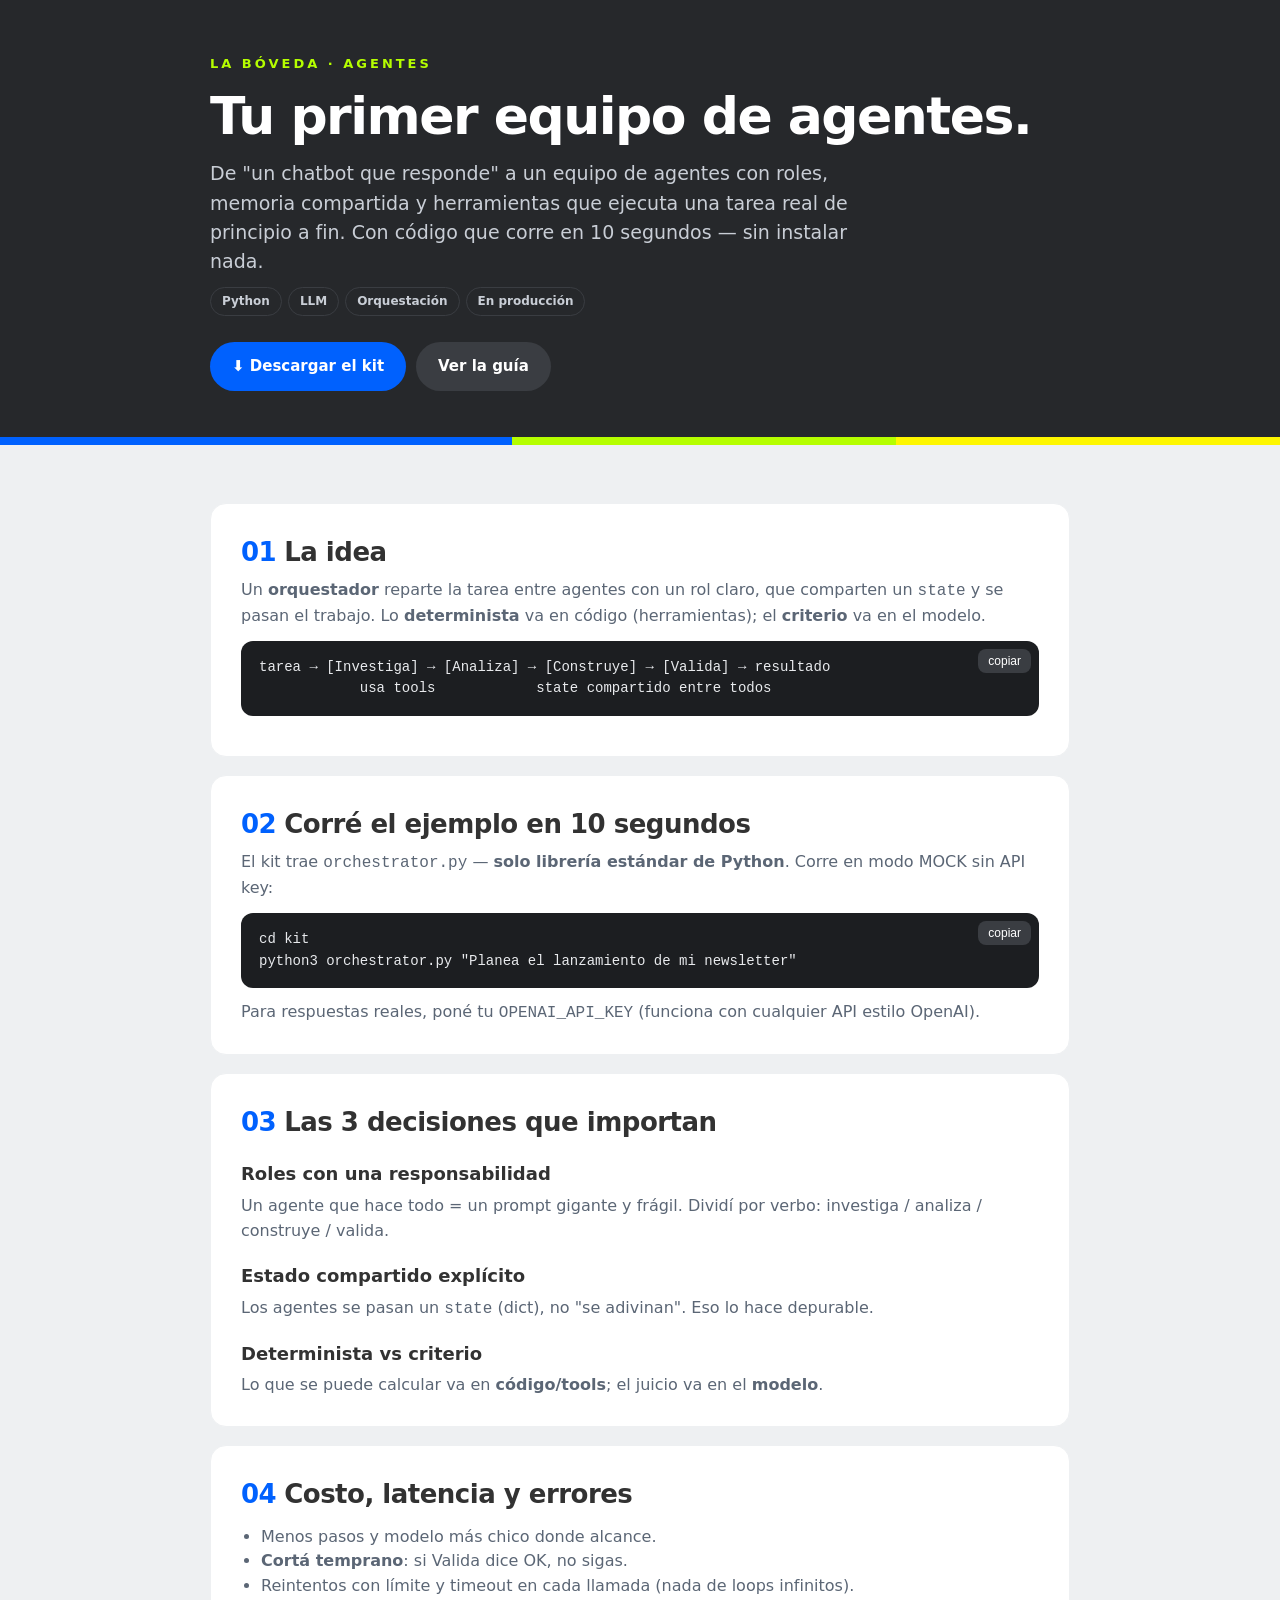
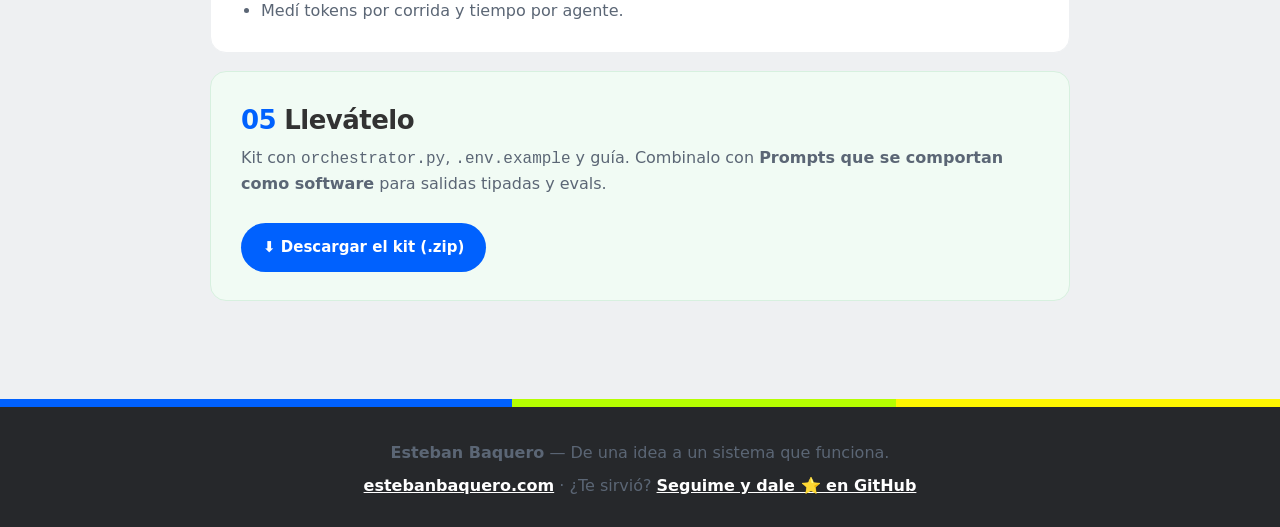
==== 02-equipo-de-agentes/landing.html @ 1f2b7218 "Boveda: reframe (guias para hacer/experimentar, sin rotulo 'no validado'; 3 estados, todos En produc" ====
<!doctype html>
<html lang="es">
<head>
<meta charset="utf-8">
<meta name="viewport" content="width=device-width, initial-scale=1">
<title>Tu primer equipo de agentes · La Bóveda · Esteban Baquero</title>
<meta name="description" content="De prompts sueltos a un equipo de agentes con roles, estado compartido y herramientas que ejecuta una tarea de principio a fin. Guía + código ejecutable.">
<meta name="robots" content="index,follow">
<meta property="og:type" content="article">
<meta property="og:title" content="Tu primer equipo de agentes — La Bóveda de Esteban Baquero">
<meta property="og:description" content="Orquesta varios agentes de IA que trabajan juntos. Guía + código que corre sin instalar nada.">
<meta property="og:url" content="https://estebanbaquero.com/boveda/equipo-de-agentes.html">
<link rel="stylesheet" href="../assets/boveda.css">
</head>
<body>
<header class="hero">
  <div class="wrap">
    <div class="kick">La Bóveda · Agentes</div>
    <h1>Tu primer equipo de agentes.</h1>
    <p class="lead">De "un chatbot que responde" a un equipo de agentes con roles, memoria compartida y herramientas que ejecuta una tarea real de principio a fin. Con código que corre en 10 segundos — sin instalar nada.</p>
    <div><span class="tag">Python</span><span class="tag">LLM</span><span class="tag">Orquestación</span><span class="tag">En producción</span></div>
    <div class="cta">
      <a class="btn p" href="esteban-baquero-playbook-agentes-v1.0.zip" download>⬇ Descargar el kit</a>
      <a class="btn g" href="README.md">Ver la guía</a>
    </div>
  </div>
</header>
<div class="bar"></div>
<main>
  <section>
    <h2><span class="n">01</span>La idea</h2>
    <p>Un <b>orquestador</b> reparte la tarea entre agentes con un rol claro, que comparten un <code>state</code> y se pasan el trabajo. Lo <b>determinista</b> va en código (herramientas); el <b>criterio</b> va en el modelo.</p>
    <pre><button class="copy">copiar</button><code>tarea → [Investiga] → [Analiza] → [Construye] → [Valida] → resultado
            usa tools            state compartido entre todos</code></pre>
  </section>
  <section>
    <h2><span class="n">02</span>Corré el ejemplo en 10 segundos</h2>
    <p>El kit trae <code>orchestrator.py</code> — <b>solo librería estándar de Python</b>. Corre en modo MOCK sin API key:</p>
    <pre><button class="copy">copiar</button><code>cd kit
python3 orchestrator.py "Planea el lanzamiento de mi newsletter"</code></pre>
    <p>Para respuestas reales, poné tu <code>OPENAI_API_KEY</code> (funciona con cualquier API estilo OpenAI).</p>
  </section>
  <section>
    <h2><span class="n">03</span>Las 3 decisiones que importan</h2>
    <h3>Roles con una responsabilidad</h3>
    <p>Un agente que hace todo = un prompt gigante y frágil. Dividí por verbo: investiga / analiza / construye / valida.</p>
    <h3>Estado compartido explícito</h3>
    <p>Los agentes se pasan un <code>state</code> (dict), no "se adivinan". Eso lo hace depurable.</p>
    <h3>Determinista vs criterio</h3>
    <p>Lo que se puede calcular va en <b>código/tools</b>; el juicio va en el <b>modelo</b>.</p>
  </section>
  <section>
    <h2><span class="n">04</span>Costo, latencia y errores</h2>
    <ul>
      <li>Menos pasos y modelo más chico donde alcance.</li>
      <li><b>Cortá temprano</b>: si Valida dice OK, no sigas.</li>
      <li>Reintentos con límite y timeout en cada llamada (nada de loops infinitos).</li>
      <li>Medí tokens por corrida y tiempo por agente.</li>
    </ul>
  </section>
  <section class="ok" style="border-radius:16px;border:1px solid #d7f0df">
    <h2><span class="n">05</span>Llevátelo</h2>
    <p>Kit con <code>orchestrator.py</code>, <code>.env.example</code> y guía. Combinalo con <b>Prompts que se comportan como software</b> para salidas tipadas y evals.</p>
    <div class="cta"><a class="btn p" href="esteban-baquero-playbook-agentes-v1.0.zip" download>⬇ Descargar el kit (.zip)</a></div>
  </section>
</main>
<div class="bar"></div>
<footer>
  <p><b>Esteban Baquero</b> — De una idea a un sistema que funciona.</p>
  <p style="margin-top:8px"><a href="https://estebanbaquero.com">estebanbaquero.com</a> · ¿Te sirvió? <a href="https://github.com/Estebens22">Seguime y dale ⭐ en GitHub</a></p>
</footer>
<script>
document.querySelectorAll('.copy').forEach(function(b){
  b.addEventListener('click',function(){
    navigator.clipboard.writeText(b.parentElement.querySelector('code').innerText).then(function(){b.textContent='copiado ✓';setTimeout(function(){b.textContent='copiar'},1500)});
  });
});
</script>
</body>
</html>
---- assets/boveda.css ----
:root{--carbon:#323232;--carbon-deep:#26282b;--blanco:#fff;--azul:#0061fe;--lima:#b5fe00;--amarillo:#fef600;--verde:#00c79a;--rojo:#c0392b;--ink:#323232;--ink-soft:#5b6675;--surface:#f6f8fa;--font:"Satoshi",system-ui,-apple-system,"Segoe UI",Roboto,Helvetica,Arial,sans-serif}
*{margin:0;padding:0;box-sizing:border-box}
body{font-family:var(--font);color:var(--ink);background:#eef0f2;line-height:1.55}
a{color:var(--azul)}
.bar{height:8px;background:linear-gradient(90deg,var(--azul) 40%,var(--lima) 40% 70%,var(--amarillo) 70%)}
header.hero{background:var(--carbon-deep);color:#fff;padding:54px 24px 46px;position:relative}
.wrap{max-width:900px;margin:0 auto;padding:0 20px}
.kick{color:var(--lima);font-weight:800;letter-spacing:3px;text-transform:uppercase;font-size:13px}
.tag{display:inline-block;font-size:12px;font-weight:700;border:1px solid #3a3d42;color:#c9ced6;border-radius:999px;padding:4px 11px;margin:10px 6px 0 0}
h1{font-size:clamp(30px,5vw,52px);letter-spacing:-1.5px;line-height:1.02;margin:16px 0 0;color:#fff}
.lead{color:#c9ced6;font-size:19px;margin-top:16px;max-width:680px}
.cta{display:inline-flex;gap:10px;flex-wrap:wrap;margin-top:26px}
.btn{text-decoration:none;font-weight:700;border-radius:999px;padding:13px 22px;font-size:15px}
.btn.p{background:var(--azul);color:#fff}.btn.g{background:#3a3d42;color:#fff}
main{max-width:900px;margin:0 auto;padding:40px 20px 80px}
section{background:#fff;border:1px solid #eef0f2;border-radius:16px;padding:28px 30px;margin:18px 0}
h2{font-size:26px;letter-spacing:-.5px;margin-bottom:6px}
h2 .n{color:var(--azul);font-weight:800;margin-right:8px}
h3{font-size:18px;margin:18px 0 6px}
p,li{color:var(--ink-soft);font-size:16px}
ul,ol{margin:10px 0 0 20px}
.note{background:#fffbe6;border-left:4px solid var(--amarillo);padding:12px 16px;border-radius:8px;margin:14px 0;font-size:15px;color:#5b5324}
.ok{background:#f1fbf4;border-left:4px solid var(--verde)}
pre{background:var(--carbon-ink,#1c1e21);color:#e8eaed;border-radius:12px;padding:16px 18px;overflow:auto;font-size:14px;position:relative;margin:12px 0}
pre code{font-family:ui-monospace,SFMono-Regular,Menlo,monospace}
.copy{position:absolute;top:8px;right:8px;background:#3a3d42;color:#fff;border:0;border-radius:8px;padding:5px 10px;font-size:12px;cursor:pointer}
table{width:100%;border-collapse:collapse;margin-top:12px;font-size:14px}
th,td{text-align:left;padding:8px 10px;border-bottom:1px solid #eef0f2}
th{color:var(--ink);font-weight:800}
footer{background:var(--carbon-deep);color:#c9ced6;text-align:center;padding:34px 20px;font-size:14px}
footer a{color:#fff;font-weight:700}
@media(prefers-reduced-motion:reduce){*{scroll-behavior:auto}}
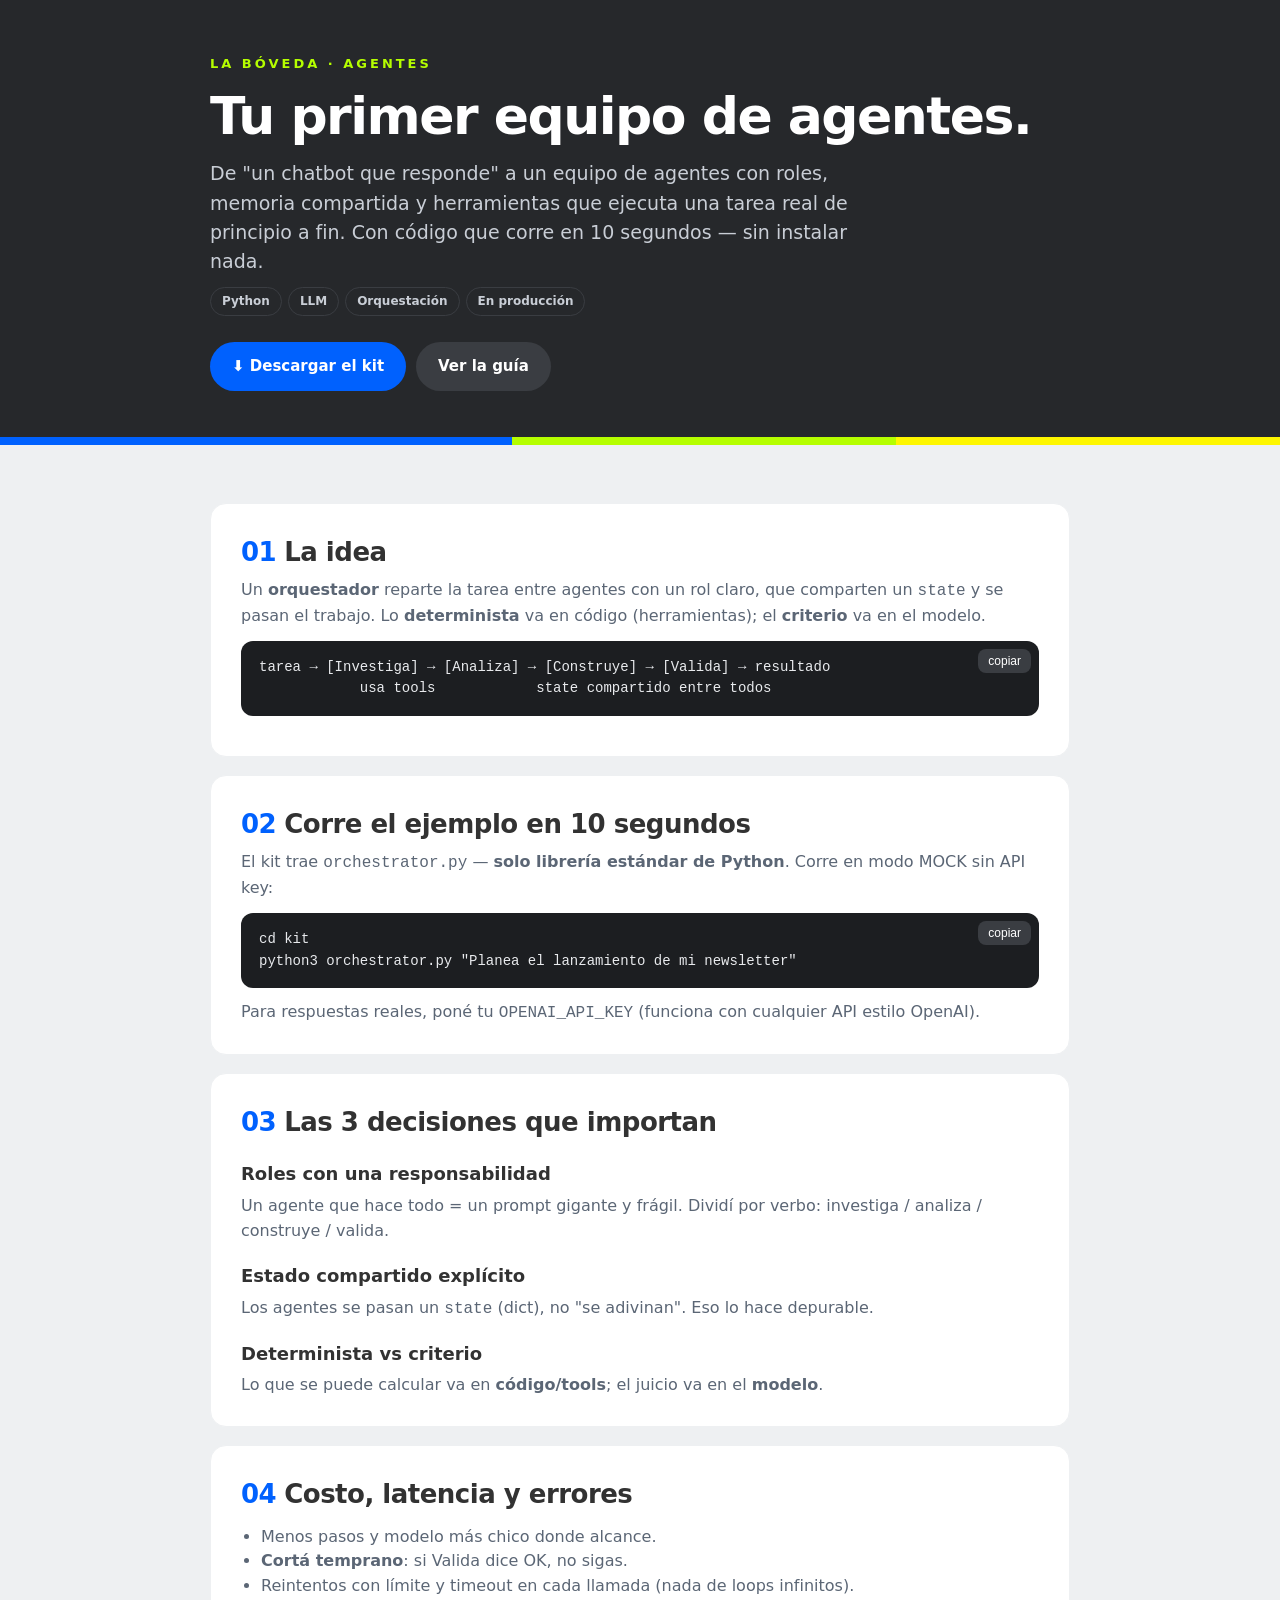
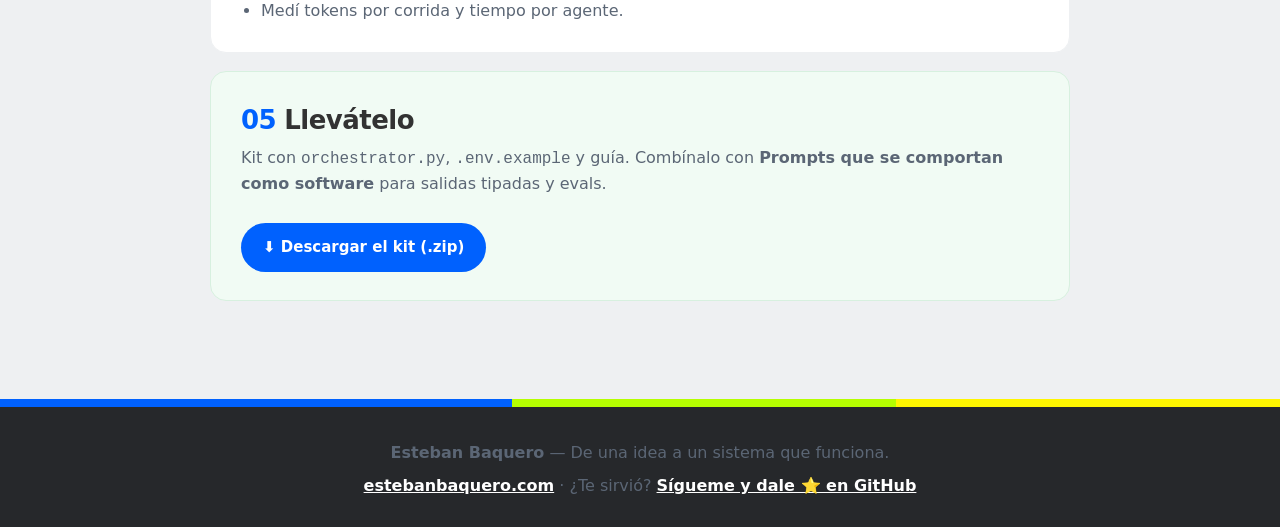
==== commit 4fb51134: "Bóveda pública: español neutro (sin voseo) + badge 03 = Prototipo" ====
--- a/02-equipo-de-agentes/landing.html
+++ b/02-equipo-de-agentes/landing.html
@@ -34,7 +34,7 @@
             usa tools            state compartido entre todos</code></pre>
   </section>
   <section>
-    <h2><span class="n">02</span>Corré el ejemplo en 10 segundos</h2>
+    <h2><span class="n">02</span>Corre el ejemplo en 10 segundos</h2>
     <p>El kit trae <code>orchestrator.py</code> — <b>solo librería estándar de Python</b>. Corre en modo MOCK sin API key:</p>
     <pre><button class="copy">copiar</button><code>cd kit
 python3 orchestrator.py "Planea el lanzamiento de mi newsletter"</code></pre>
@@ -60,14 +60,14 @@
   </section>
   <section class="ok" style="border-radius:16px;border:1px solid #d7f0df">
     <h2><span class="n">05</span>Llevátelo</h2>
-    <p>Kit con <code>orchestrator.py</code>, <code>.env.example</code> y guía. Combinalo con <b>Prompts que se comportan como software</b> para salidas tipadas y evals.</p>
+    <p>Kit con <code>orchestrator.py</code>, <code>.env.example</code> y guía. Combínalo con <b>Prompts que se comportan como software</b> para salidas tipadas y evals.</p>
     <div class="cta"><a class="btn p" href="esteban-baquero-playbook-agentes-v1.0.zip" download>⬇ Descargar el kit (.zip)</a></div>
   </section>
 </main>
 <div class="bar"></div>
 <footer>
   <p><b>Esteban Baquero</b> — De una idea a un sistema que funciona.</p>
-  <p style="margin-top:8px"><a href="https://estebanbaquero.com">estebanbaquero.com</a> · ¿Te sirvió? <a href="https://github.com/Estebens22">Seguime y dale ⭐ en GitHub</a></p>
+  <p style="margin-top:8px"><a href="https://estebanbaquero.com">estebanbaquero.com</a> · ¿Te sirvió? <a href="https://github.com/Estebens22">Sígueme y dale ⭐ en GitHub</a></p>
 </footer>
 <script>
 document.querySelectorAll('.copy').forEach(function(b){
